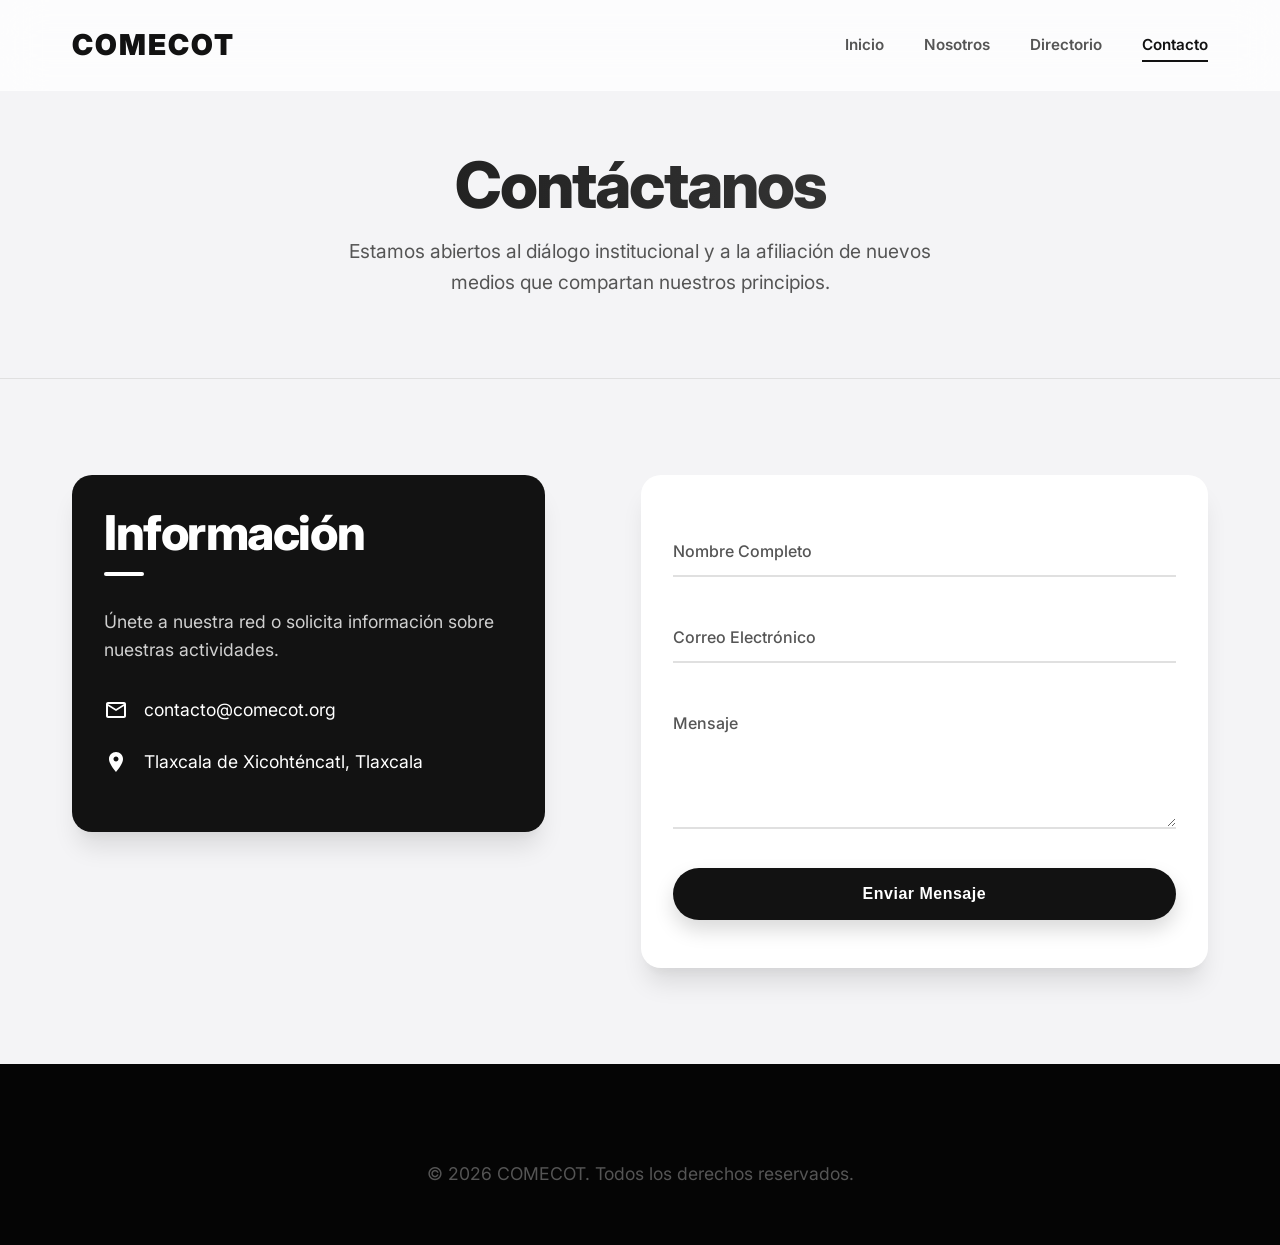
==== contacto.html @ 952526d1 "Initial website commit" ====
<!DOCTYPE html>
<html lang="es">
<head>
    <meta charset="UTF-8">
    <meta name="viewport" content="width=device-width, initial-scale=1.0">
    <title>Contacto | COMECOT | Tlaxcala</title>
    <link href="https://fonts.googleapis.com/css2?family=Inter:wght@300;400;500;600;700;800&display=swap" rel="stylesheet">
    <link rel="stylesheet" href="styles.css">
</head>
<body class="bg-light">

    <header class="header" id="header">
        <div class="container header-content">
            <div class="logo-container">
                <a href="index.html">
                    <span class="logo-text">COMECOT</span>
                </a>
            </div>
            <nav class="nav">
                <button class="mobile-menu-btn" id="mobile-menu-btn" aria-label="Abrir menú">
                    <span></span><span></span><span></span>
                </button>
                <ul class="nav-links" id="nav-links">
                    <li><a href="index.html">Inicio</a></li>
                    <li><a href="nosotros.html">Nosotros</a></li>
                    <li><a href="directorio.html">Directorio</a></li>
                    <li><a href="contacto.html">Contacto</a></li>
                </ul>
            </nav>
        </div>
    </header>

    <main>
        <section class="page-header">
            <div class="container">
                <h1>Contáctanos</h1>
                <p>Estamos abiertos al diálogo institucional y a la afiliación de nuevos medios que compartan nuestros principios.</p>
            </div>
        </section>

        <section class="section">
            <div class="container">
                <div class="contact-grid">
                    
                    <div class="contact-info">
                        <h2 class="section-title">Información</h2>
                        <p>Únete a nuestra red o solicita información sobre nuestras actividades.</p>
                        <ul class="contact-details">
                            <li>
                                <svg viewBox="0 0 24 24"><path d="M4 4h16c1.1 0 2 .9 2 2v12c0 1.1-.9 2-2 2H4c-1.1 0-2-.9-2-2V6c0-1.1.9-2 2-2zm0 4v10h16V8l-8 5-8-5zm8 3l8-5H4l8 5z"/></svg>
                                contacto@comecot.org
                            </li>
                            <li>
                                <svg viewBox="0 0 24 24"><path d="M12 2C8.13 2 5 5.13 5 9c0 5.25 7 13 7 13s7-7.75 7-13c0-3.87-3.13-7-7-7zm0 9.5c-1.38 0-2.5-1.12-2.5-2.5s1.12-2.5 2.5-2.5 2.5 1.12 2.5 2.5-1.12 2.5-2.5 2.5z"/></svg>
                                Tlaxcala de Xicohténcatl, Tlaxcala
                            </li>
                        </ul>
                    </div>
                    
                    <div class="contact-form-container">
                        <form id="contact-form" class="contact-form">
                            <div class="form-group">
                                <input type="text" id="name" placeholder=" " required>
                                <label for="name">Nombre Completo</label>
                            </div>
                            <div class="form-group">
                                <input type="email" id="email" placeholder=" " required>
                                <label for="email">Correo Electrónico</label>
                            </div>
                            <div class="form-group">
                                <textarea id="message" rows="5" placeholder=" " required></textarea>
                                <label for="message">Mensaje</label>
                            </div>
                            <button type="submit" class="btn btn-primary btn-block" style="width: 100%;">Enviar Mensaje</button>
                        </form>
                    </div>

                </div>
            </div>
        </section>
    </main>

    <footer class="footer">
        <div class="container">
            <div class="footer-copyright" style="border: none; margin: 0; padding: 0;">
                <p>&copy; 2026 COMECOT. Todos los derechos reservados.</p>
            </div>
        </div>
    </footer>

    <script src="script.js"></script>
</body>
</html>
---- styles.css ----
/* ==========================================================================
   CSS Variables & Theme
   ========================================================================== */
:root {
    /* Color Palette - Elegant Black, Soft Greys & Pure White */
    --color-bg: #FFFFFF;
    --color-bg-light: #F4F4F6;
    --color-text-main: #0A0A0A;
    --color-text-muted: #555555;
    
    --color-primary: #121212;
    --color-primary-hover: #333333;
    
    --color-border: #E0E0E0;
    --color-border-light: rgba(0, 0, 0, 0.05);

    /* Shadow & Depth */
    --shadow-sm: 0 4px 6px -1px rgba(0, 0, 0, 0.05), 0 2px 4px -1px rgba(0, 0, 0, 0.03);
    --shadow-md: 0 10px 15px -3px rgba(0, 0, 0, 0.08), 0 4px 6px -2px rgba(0, 0, 0, 0.04);
    --shadow-lg: 0 20px 25px -5px rgba(0, 0, 0, 0.1), 0 10px 10px -5px rgba(0, 0, 0, 0.04);
    --shadow-hover: 0 25px 30px -5px rgba(0, 0, 0, 0.15), 0 15px 15px -5px rgba(0, 0, 0, 0.05);
    
    /* Gradients */
    --gradient-hero: linear-gradient(135deg, rgba(245,245,245,1) 0%, rgba(255,255,255,1) 100%);
    
    /* Layout */
    --container-width: 1200px;
    --spacing-xs: 0.5rem;
    --spacing-sm: 1rem;
    --spacing-md: 2rem;
    --spacing-lg: 4rem;
    --spacing-xl: 6rem;
    
    /* Animation */
    --transition-fast: 0.2s cubic-bezier(0.25, 0.46, 0.45, 0.94);
    --transition-smooth: 0.4s cubic-bezier(0.165, 0.84, 0.44, 1);
    
    /* Fonts */
    --font-main: 'Inter', system-ui, -apple-system, sans-serif;
}

/* ==========================================================================
   Reset & Base
   ========================================================================== */
* {
    margin: 0;
    padding: 0;
    box-sizing: border-box;
}

html {
    scroll-behavior: smooth;
    opacity: 1;
}

body {
    font-family: var(--font-main);
    color: var(--color-text-main);
    background-color: var(--color-bg);
    line-height: 1.6;
    -webkit-font-smoothing: antialiased;
    -moz-osx-font-smoothing: grayscale;
    overflow-x: hidden;
}

/* Page load animation */
body.fade-in {
    animation: fadeIn 0.8s ease-in-out forwards;
}

@keyframes fadeIn {
    from { opacity: 0; transform: translateY(10px); }
    to { opacity: 1; transform: translateY(0); }
}

a {
    color: inherit;
    text-decoration: none;
    transition: color var(--transition-fast);
}

ul {
    list-style: none;
}

img, svg {
    max-width: 100%;
    height: auto;
    display: block;
}

/* ==========================================================================
   Typography
   ========================================================================== */
h1, h2, h3, h4 {
    line-height: 1.1;
    font-weight: 800;
    letter-spacing: -0.03em;
    color: var(--color-text-main);
}

h1 {
    font-size: clamp(3rem, 6vw, 5rem);
    margin-bottom: var(--spacing-sm);
    background: linear-gradient(to right, #111, #444);
    -webkit-background-clip: text;
    -webkit-text-fill-color: transparent;
}

h2.section-title {
    font-size: clamp(2rem, 4vw, 3rem);
    margin-bottom: var(--spacing-md);
    position: relative;
    padding-bottom: 1rem;
    display: inline-block;
}

h2.section-title::after {
    content: '';
    position: absolute;
    bottom: 0;
    left: 0;
    width: 40px;
    height: 4px;
    background-color: var(--color-primary);
    border-radius: 2px;
}

p {
    margin-bottom: 1.5rem;
    color: var(--color-text-muted);
    font-size: 1.1rem;
}

/* ==========================================================================
   Utilities & Layout
   ========================================================================== */
.container {
    width: 100%;
    max-width: var(--container-width);
    margin: 0 auto;
    padding: 0 var(--spacing-md);
}

.section {
    padding: var(--spacing-xl) 0;
}

.bg-light {
    background-color: var(--color-bg-light);
}

/* Card System */
.card {
    background: rgba(255, 255, 255, 0.8);
    backdrop-filter: blur(10px);
    border: 1px solid rgba(0,0,0,0.05);
    border-radius: 12px;
    padding: var(--spacing-md);
    box-shadow: var(--shadow-sm);
    transition: all var(--transition-smooth);
}

.card:hover {
    transform: translateY(-8px);
    box-shadow: var(--shadow-hover);
    border-color: rgba(0,0,0,0.1);
}

/* Buttons */
.btn {
    display: inline-flex;
    align-items: center;
    justify-content: center;
    padding: 1rem 2.5rem;
    font-size: 1rem;
    font-weight: 600;
    border-radius: 50px; /* Pill shape for modern look */
    cursor: pointer;
    transition: all var(--transition-smooth);
    border: 1px solid transparent;
    letter-spacing: 0.5px;
}

.btn-primary {
    background-color: var(--color-primary);
    color: #fff;
    box-shadow: 0 10px 20px rgba(0,0,0,0.15);
}

.btn-primary:hover {
    background-color: var(--color-bg);
    color: var(--color-primary);
    border-color: var(--color-primary);
    transform: translateY(-3px);
    box-shadow: var(--shadow-lg);
}

.btn-secondary {
    background-color: transparent;
    color: var(--color-primary);
    border-color: var(--color-border);
}

.btn-secondary:hover {
    border-color: var(--color-primary);
    background-color: var(--color-bg-light);
    transform: translateY(-3px);
    box-shadow: var(--shadow-md);
}

/* ==========================================================================
   Header & Glass Navigation
   ========================================================================== */
.header {
    position: fixed;
    top: 0;
    left: 0;
    width: 100%;
    z-index: 1000;
    transition: all var(--transition-smooth);
    
    /* Glassmorphism */
    background: rgba(255, 255, 255, 0.75);
    backdrop-filter: saturate(180%) blur(20px);
    -webkit-backdrop-filter: saturate(180%) blur(20px);
    border-bottom: 1px solid rgba(255, 255, 255, 0.2);
}

.header.scrolled {
    box-shadow: 0 4px 30px rgba(0, 0, 0, 0.05);
}

.header-content {
    display: flex;
    justify-content: space-between;
    align-items: center;
    height: 90px;
    transition: height var(--transition-smooth);
}

.header.scrolled .header-content {
    height: 70px;
}

/* Logo styling for the uploaded image that needs adjustment */
.logo {
    height: 50px;
    width: auto;
    object-fit: contain;
    transition: transform var(--transition-smooth);
    /* In case user passes original grey image with white text, 
       we invert it so it becomes light text on dark background? 
       Actually user will provide the image. */
}

.logo:hover {
    transform: scale(1.05);
}

/* Modern Menu */
.nav-links {
    display: flex;
    gap: 2.5rem;
    align-items: center;
}

.nav-links li {
    list-style: none;
}

.nav-links a {
    font-size: 0.95rem;
    font-weight: 600;
    color: var(--color-text-muted);
    padding: 0.5rem 0;
    position: relative;
    transition: color var(--transition-fast);
}

.nav-links a:hover, .nav-links a.active {
    color: var(--color-primary);
}

/* Animated Menu Hover Line */
.nav-links a::after {
    content: '';
    position: absolute;
    bottom: 0;
    left: 50%;
    transform: translateX(-50%);
    width: 0;
    height: 2px;
    background-color: var(--color-primary);
    transition: width var(--transition-smooth);
}

.nav-links a:hover::after, .nav-links a.active::after {
    width: 100%;
}

/* Mobile Menu Button */
.mobile-menu-btn {
    display: none;
    flex-direction: column;
    justify-content: center;
    gap: 6px;
    width: 40px;
    height: 40px;
    background: white;
    border: 1px solid var(--color-border);
    border-radius: 50%;
    cursor: pointer;
    z-index: 1001;
    box-shadow: var(--shadow-sm);
    padding: 0 10px;
    transition: all var(--transition-fast);
}

.mobile-menu-btn:hover {
    box-shadow: var(--shadow-md);
}

.mobile-menu-btn span {
    display: block;
    width: 100%;
    height: 2px;
    background-color: var(--color-primary);
    transition: all var(--transition-smooth);
    border-radius: 2px;
}

/* ==========================================================================
   Hero Section
   ========================================================================== */
.hero {
    min-height: 100vh;
    display: flex;
    align-items: center;
    background: var(--gradient-hero);
    position: relative;
    overflow: hidden;
    padding-top: 90px;
}

/* Decorative background elements */
.hero::before {
    content: '';
    position: absolute;
    top: -20%;
    right: -10%;
    width: 50vw;
    height: 50vw;
    background: radial-gradient(circle, rgba(0,0,0,0.03) 0%, rgba(255,255,255,0) 70%);
    border-radius: 50%;
}

.hero-text {
    max-width: 850px;
    position: relative;
    z-index: 2;
}

.hero .subtitle {
    font-size: 1.1rem;
    color: var(--color-primary);
    font-weight: 700;
    margin-bottom: var(--spacing-sm);
    letter-spacing: 4px;
    text-transform: uppercase;
    display: inline-block;
    padding: 0.3rem 1rem;
    background: rgba(0,0,0,0.05);
    border-radius: 30px;
}

.hero .description {
    font-size: 1.4rem;
    color: var(--color-text-muted);
    margin-top: var(--spacing-md);
    margin-bottom: var(--spacing-md);
    max-width: 650px;
}

.hero-actions {
    display: flex;
    gap: 1.5rem;
    margin-top: 2rem;
}

/* ==========================================================================
   Inner Pages (General headers)
   ========================================================================== */
.page-header {
    padding: 150px 0 80px;
    background: var(--color-bg-light);
    text-align: center;
    border-bottom: 1px solid var(--color-border);
}

.page-header h1 {
    font-size: clamp(2.5rem, 5vw, 4rem);
    margin-bottom: 0;
}

.page-header p {
    font-size: 1.2rem;
    max-width: 600px;
    margin: 1rem auto 0;
}

/* ==========================================================================
   Directory / Members Cards Layout
   ========================================================================== */
.directory-grid {
    display: grid;
    grid-template-columns: repeat(auto-fill, minmax(320px, 1fr));
    gap: 2.5rem;
}

.media-card {
    background: white;
    border: none;
    border-radius: 16px;
    overflow: hidden;
    box-shadow: var(--shadow-md);
    transition: all var(--transition-smooth);
}

.media-logo-placeholder {
    height: 180px;
    background: linear-gradient(135deg, #eee 0%, #ddd 100%);
    display: flex;
    align-items: center;
    justify-content: center;
    color: #999;
    font-weight: bold;
    font-size: 1.5rem;
    position: relative;
}

.media-card-content {
    padding: 2rem;
}

.media-card-content h3 {
    font-size: 1.4rem;
    margin-bottom: 0.5rem;
}

.media-card-content p {
    font-size: 0.95rem;
    margin-bottom: 1.5rem;
}

.media-link {
    display: inline-flex;
    align-items: center;
    font-weight: 700;
    font-size: 0.9rem;
    color: var(--color-primary);
    text-transform: uppercase;
    letter-spacing: 1px;
}

.media-link svg {
    margin-left: 8px;
    transition: transform var(--transition-fast);
}

.media-card:hover .media-link svg {
    transform: translateX(5px);
}

/* ==========================================================================
   Contact Form Section
   ========================================================================== */
.contact-grid {
    display: grid;
    grid-template-columns: 1fr 1.2fr;
    gap: var(--spacing-xl);
    align-items: start;
}

.contact-info {
    padding: var(--spacing-md);
    background: var(--color-primary);
    color: white;
    border-radius: 20px;
    box-shadow: var(--shadow-lg);
}

.contact-info .section-title {
    color: white;
}

.contact-info .section-title::after {
    background-color: white;
}

.contact-info p {
    color: rgba(255,255,255,0.8);
}

.contact-details {
    margin-top: 2rem;
}

.contact-details li {
    display: flex;
    align-items: center;
    gap: 1rem;
    margin-bottom: 1.5rem;
    font-size: 1.1rem;
    color: white;
}

.contact-details svg {
    fill: white;
    width: 24px;
    height: 24px;
}

/* Floating Input Style Form */
.contact-form {
    background: white;
    padding: 3rem 2rem;
    border-radius: 20px;
    box-shadow: var(--shadow-lg);
}

.form-group {
    margin-bottom: 2rem;
    position: relative;
}

.form-group input,
.form-group textarea {
    width: 100%;
    padding: 1rem 0;
    background: transparent;
    border: none;
    border-bottom: 2px solid var(--color-border);
    font-size: 1rem;
    color: var(--color-text-main);
    font-family: inherit;
    transition: all var(--transition-fast);
}

.form-group input:focus,
.form-group textarea:focus {
    outline: none;
    border-color: var(--color-primary);
}

.form-group label {
    position: absolute;
    left: 0;
    top: 1rem;
    color: var(--color-text-muted);
    transition: all var(--transition-fast);
    pointer-events: none;
    font-weight: 500;
}

/* Float Label on focus or valid input */
.form-group input:focus ~ label,
.form-group input:not(:placeholder-shown) ~ label,
.form-group textarea:focus ~ label,
.form-group textarea:not(:placeholder-shown) ~ label {
    top: -10px;
    font-size: 0.8rem;
    color: var(--color-primary);
    font-weight: 700;
}

/* ==========================================================================
   Footer
   ========================================================================== */
.footer {
    background-color: #050505;
    color: white;
    padding: var(--spacing-xl) 0 2rem;
}

.footer-grid {
    display: grid;
    grid-template-columns: 2fr 1fr 1fr;
    gap: var(--spacing-md);
    margin-bottom: var(--spacing-md);
}

.footer h3 {
    color: white;
    font-size: 1.2rem;
    margin-bottom: 1.5rem;
}

.footer-links {
    display: flex;
    flex-direction: column;
    gap: 1rem;
}

.footer-links a {
    color: rgba(255, 255, 255, 0.6);
    font-size: 0.95rem;
}

.footer-links a:hover {
    color: white;
    padding-left: 5px;
}

.footer-copyright {
    color: rgba(255, 255, 255, 0.3);
    font-size: 0.85rem;
    text-align: center;
    border-top: 1px solid rgba(255, 255, 255, 0.1);
    padding-top: 2rem;
    margin-top: 2rem;
}

/* ==========================================================================
   Responsive
   ========================================================================== */
@media (max-width: 900px) {
    .contact-grid {
        grid-template-columns: 1fr;
    }
    
    .footer-grid {
        grid-template-columns: 1fr 1fr;
    }
}

@media (max-width: 768px) {
    .mobile-menu-btn {
        display: flex;
    }

    .nav-links {
        position: fixed;
        top: 0;
        left: 0;
        width: 100vw;
        height: 100vh;
        background: rgba(255, 255, 255, 0.98);
        flex-direction: column;
        justify-content: center;
        opacity: 0;
        pointer-events: none;
        transition: all var(--transition-smooth);
        z-index: 1000;
        transform: translateY(-20px);
    }

    .nav-links.active {
        opacity: 1;
        pointer-events: all;
        transform: translateY(0);
    }

    .nav-links a {
        font-size: 1.8rem;
    }
    
    .mobile-menu-btn {
        z-index: 1002;
    }

    .mobile-menu-btn.active span:nth-child(1) {
        transform: translateY(8px) rotate(45deg);
    }
    .mobile-menu-btn.active span:nth-child(2) {
        opacity: 0;
    }
    .mobile-menu-btn.active span:nth-child(3) {
        transform: translateY(-8px) rotate(-45deg);
    }

    .footer-grid {
        grid-template-columns: 1fr;
        text-align: center;
    }
    
    .footer-links a:hover {
        padding-left: 0;
    }
}

.logo-text {
    font-size: 1.8rem;
    font-weight: 900;
    letter-spacing: 2px;
    color: var(--color-primary);
    text-transform: uppercase;
}
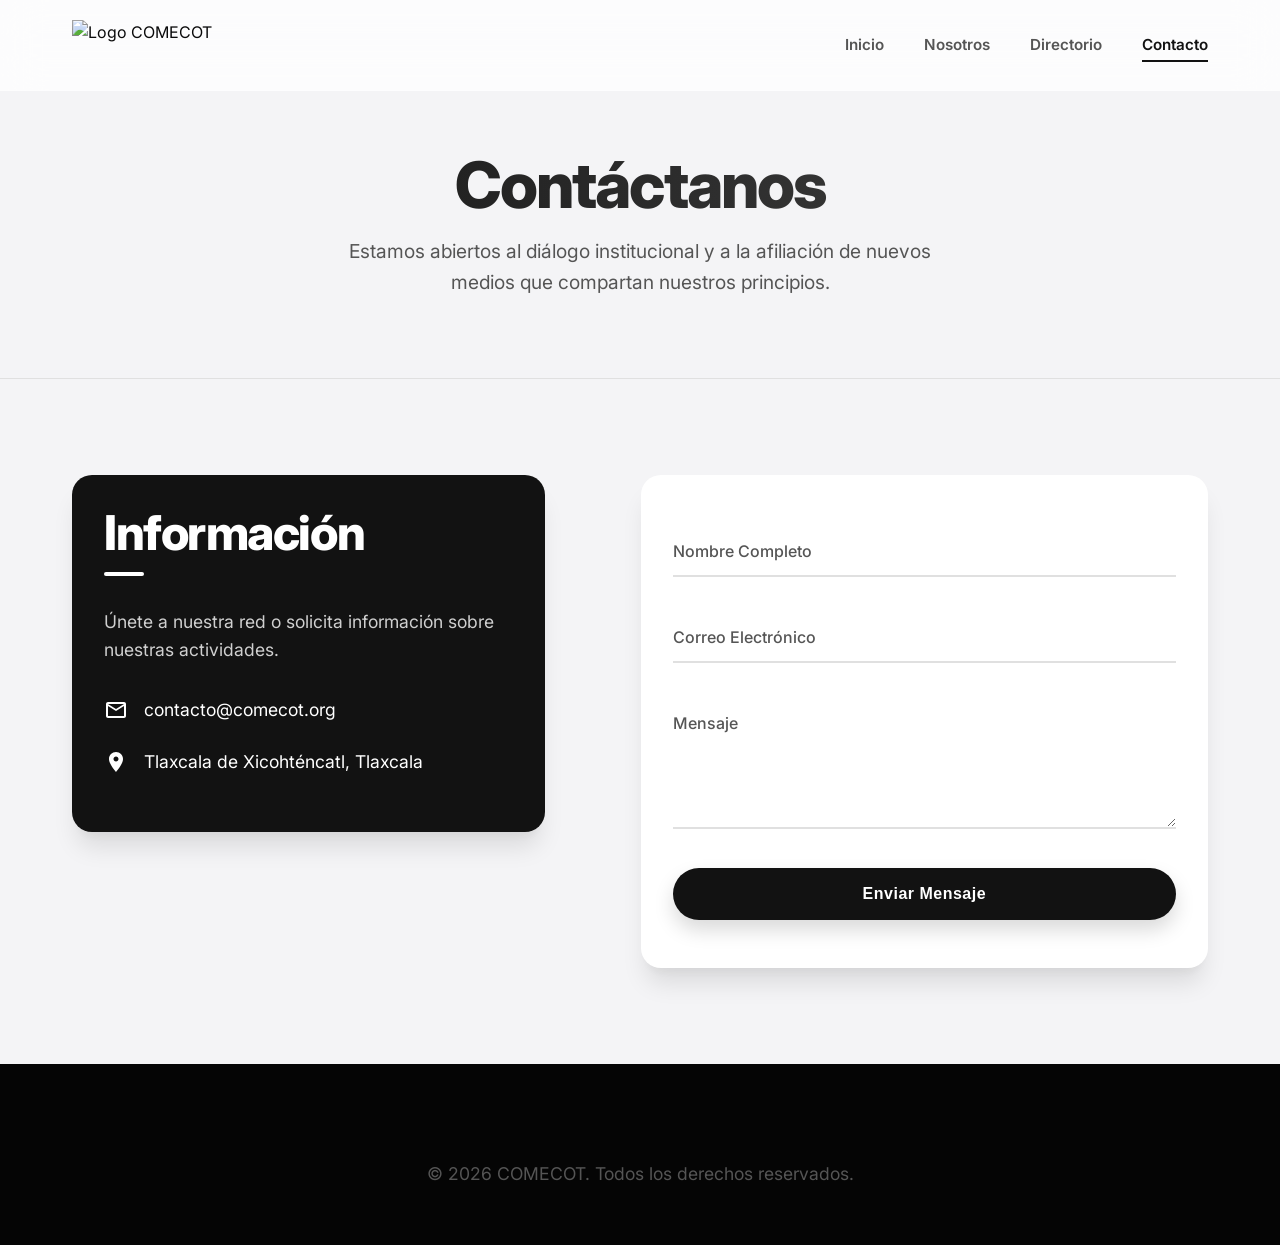
==== commit bd3be9f5: "Change text logo to official image logo" ====
--- a/contacto.html
+++ b/contacto.html
@@ -13,7 +13,7 @@
         <div class="container header-content">
             <div class="logo-container">
                 <a href="index.html">
-                    <span class="logo-text">COMECOT</span>
+                    <img src="logo.jpg" alt="Logo COMECOT" class="logo" style="mix-blend-mode: multiply;">
                 </a>
             </div>
             <nav class="nav">
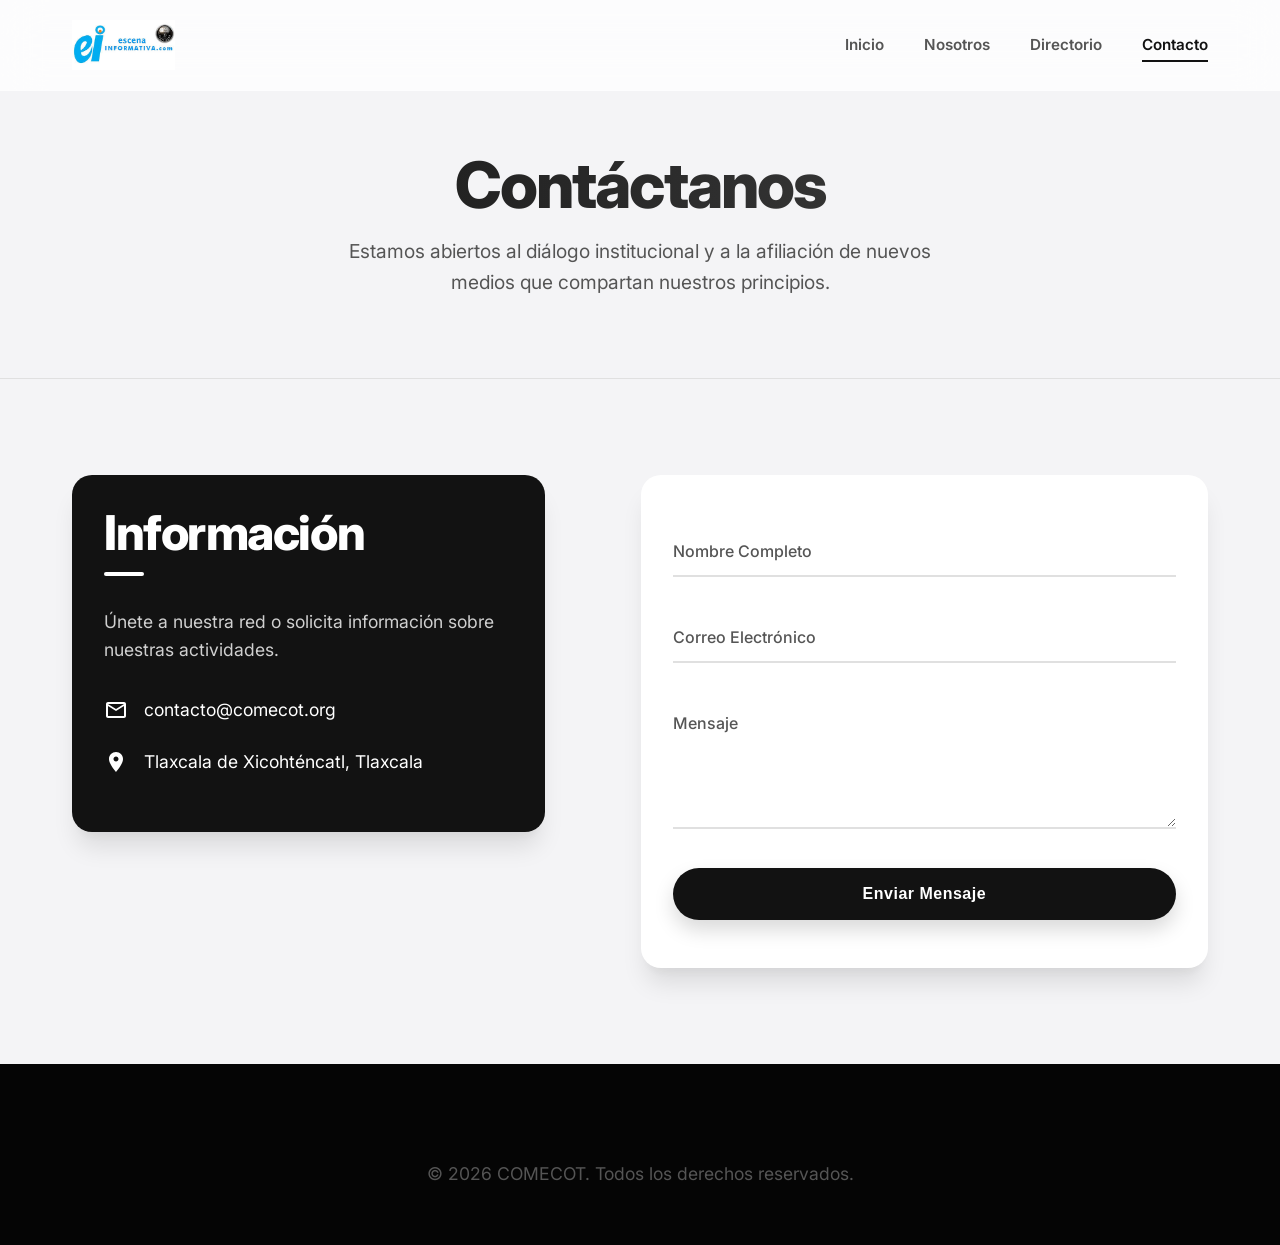
==== commit b5947d63: "Fix logo path and upload the explicit image" ====
--- a/contacto.html
+++ b/contacto.html
@@ -13,7 +13,7 @@
         <div class="container header-content">
             <div class="logo-container">
                 <a href="index.html">
-                    <img src="logo.jpg" alt="Logo COMECOT" class="logo" style="mix-blend-mode: multiply;">
+                    <img src="logo.jpeg" alt="Logo COMECOT" class="logo" style="mix-blend-mode: multiply;">
                 </a>
             </div>
             <nav class="nav">
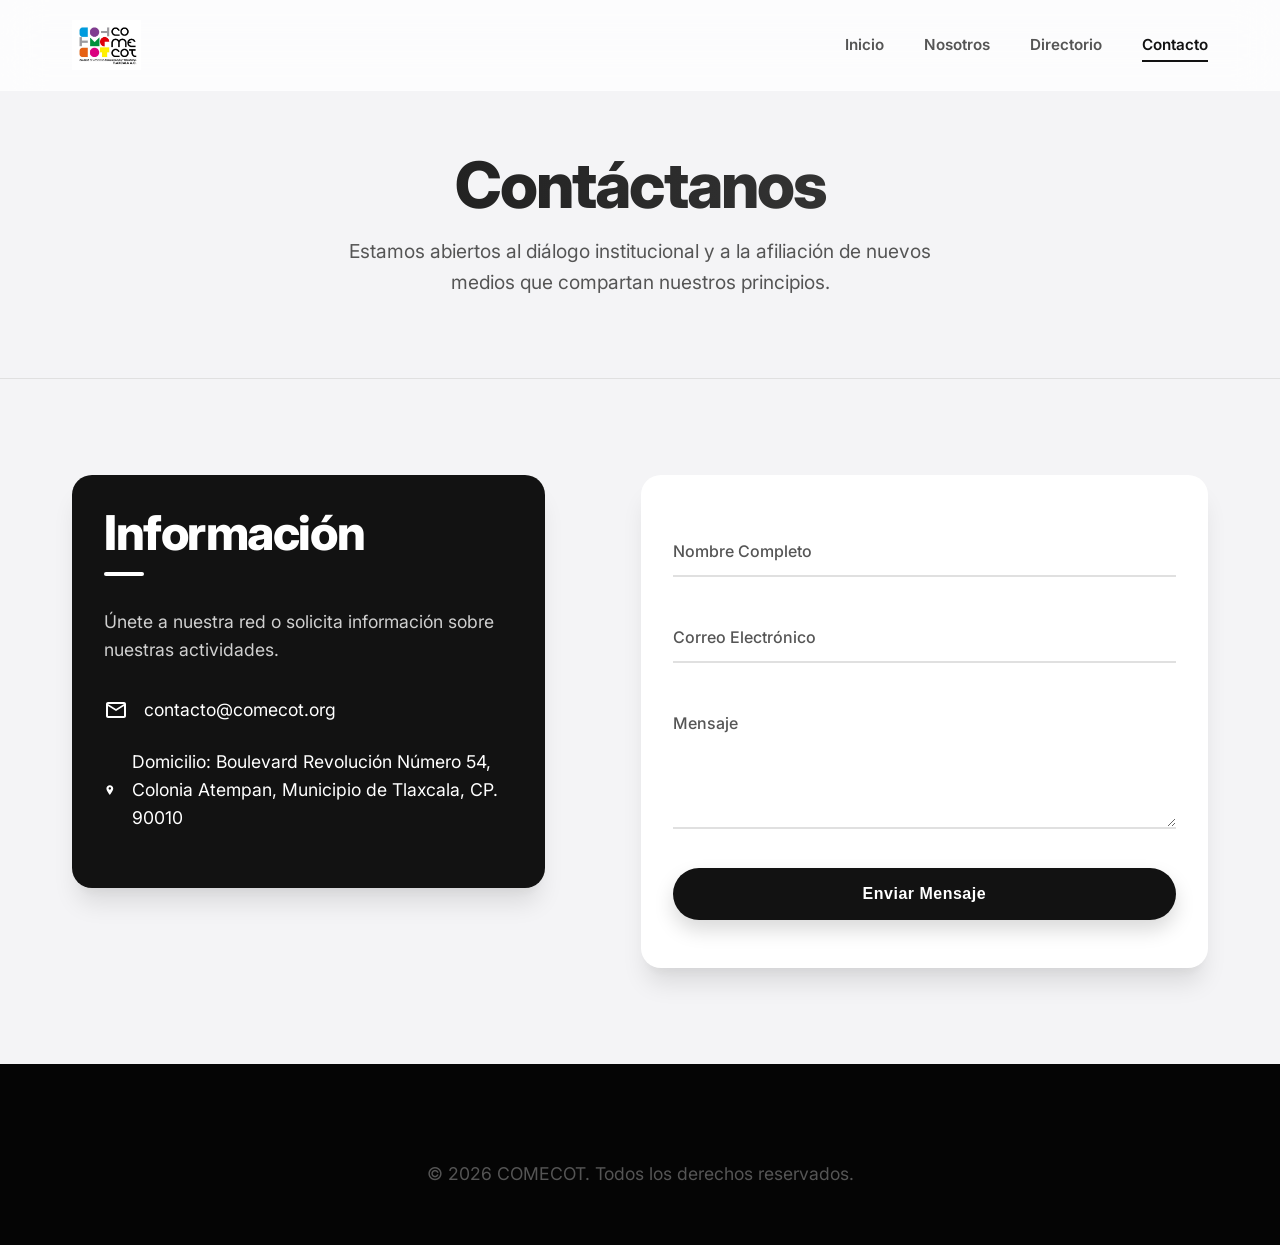
==== commit d91bcd6c: "Update official mailing address in contact page" ====
--- a/contacto.html
+++ b/contacto.html
@@ -52,7 +52,7 @@
                             </li>
                             <li>
                                 <svg viewBox="0 0 24 24"><path d="M12 2C8.13 2 5 5.13 5 9c0 5.25 7 13 7 13s7-7.75 7-13c0-3.87-3.13-7-7-7zm0 9.5c-1.38 0-2.5-1.12-2.5-2.5s1.12-2.5 2.5-2.5 2.5 1.12 2.5 2.5-1.12 2.5-2.5 2.5z"/></svg>
-                                Tlaxcala de Xicohténcatl, Tlaxcala
+                                Domicilio: Boulevard Revolución Número 54, Colonia Atempan, Municipio de Tlaxcala, CP. 90010
                             </li>
                         </ul>
                     </div>
